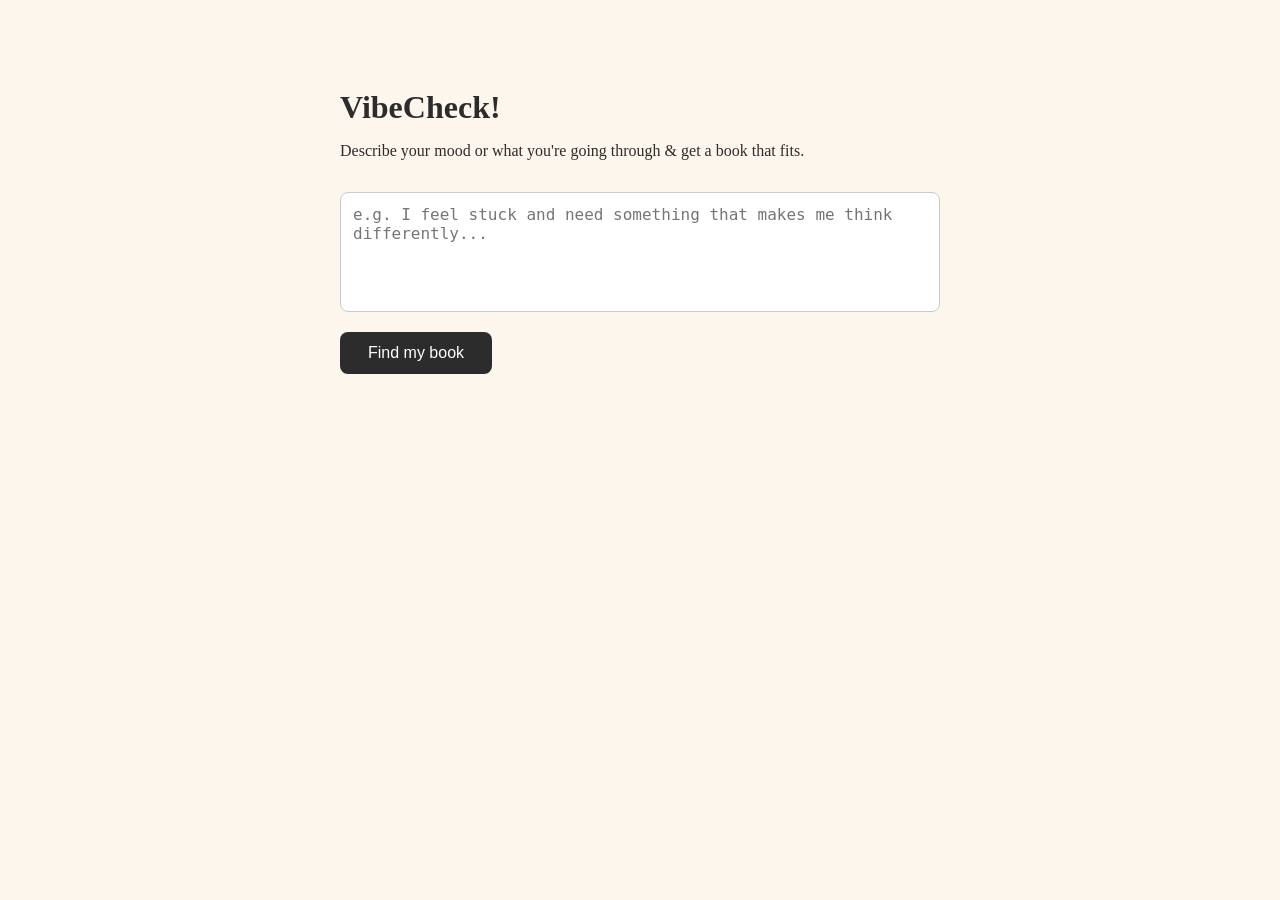
==== index.html @ 9333d27b "Initial commit: mood-based book recommender" ====
<!DOCTYPE html>
<html lang="en">
<head>
  <meta charset="UTF-8" />
  <title>VibeCheck</title>
  <link rel="stylesheet" href="style.css" />
</head>
<body>
  <div class="container">
    <h1> VibeCheck! </h1>
    <p>Describe your mood or what you're going through & get a book that fits.</p>
    <textarea id="mood" placeholder="e.g. I feel stuck and need something that makes me think differently..."></textarea>
    <button onclick="getRecommendation()">Find my book</button>
    <div id="result"></div>
    <div id="history"></div>
  </div>
  
  <script src="script.js"></script>
</body>
</html>
---- style.css ----
body {
  font-family: Georgia, serif;
  background: #fdf6ec;
  color: #2c2c2c;
  display: flex;
  justify-content: center;
  padding: 60px 20px;
}
.container {
  max-width: 600px;
  width: 100%;
}
h1 { font-size: 2rem; margin-bottom: 8px; }
textarea {
  width: 100%;
  height: 120px;
  margin: 16px 0;
  padding: 12px;
  font-size: 1rem;
  border: 1px solid #ccc;
  border-radius: 8px;
  background: #fff;
  resize: none;
  box-sizing: border-box;
}
button {
  background: #2c2c2c;
  color: white;
  padding: 12px 28px;
  border: none;
  border-radius: 8px;
  font-size: 1rem;
  cursor: pointer;
}
button:hover { background: #444; }
.book-card {
  margin-top: 32px;
  padding: 24px;
  background: white;
  border-radius: 12px;
  border: 1px solid #e0d6c8;
}
.book-card h2 { margin: 0 0 4px; font-size: 1.4rem; }
.author { color: #888; margin: 0 0 16px; }
.why { line-height: 1.7; }
.firstline { font-style: italic; color: #555; border-left: 3px solid #ccc; padding-left: 12px; margin-top: 16px; }

.book-card {
  display: flex;
  gap: 24px;
  align-items: flex-start;
  margin-top: 32px;
  padding: 24px;
  background: white;
  border-radius: 12px;
  border: 1px solid #e0d6c8;
}
.cover {
  width: 120px;
  border-radius: 6px;
  box-shadow: 2px 4px 12px rgba(0,0,0,0.15);
  flex-shrink: 0;
}
.book-info { flex: 1; }
.book-info h2 { margin: 0 0 4px; font-size: 1.4rem; }
.author { color: #888; margin: 0 0 16px; }
.why { line-height: 1.7; }
.firstline {
  font-style: italic;
  color: #555;
  border-left: 3px solid #ccc;
  padding-left: 12px;
  margin-top: 16px;
}
.more-link {
  display: inline-block;
  margin-top: 16px;
  color: #2c2c2c;
  font-weight: bold;
  text-decoration: none;
  border-bottom: 2px solid #2c2c2c;
}
.more-link:hover { color: #666; border-color: #666; }

.history-title {
  margin-top: 48px;
  font-size: 1.3rem;
  border-top: 1px solid #e0d6c8;
  padding-top: 32px;
}
.history-card {
  display: flex;
  gap: 16px;
  align-items: flex-start;
  padding: 16px;
  background: white;
  border-radius: 10px;
  border: 1px solid #e0d6c8;
  margin-bottom: 12px;
  position: relative;
}
.history-cover {
  width: 60px;
  border-radius: 4px;
  flex-shrink: 0;
}
.history-info { flex: 1; }
.history-info h3 { margin: 0 0 2px; font-size: 1rem; }
.history-mood {
  font-style: italic;
  color: #888;
  font-size: 0.85rem;
  margin: 0 0 4px;
}
.history-date {
  font-size: 0.8rem;
  color: #bbb;
  margin: 4px 0;
}
.delete-btn {
  background: none;
  border: none;
  color: #ccc;
  cursor: pointer;
  font-size: 0.9rem;
  padding: 0;
  position: absolute;
  top: 12px;
  right: 12px;
}
.delete-btn:hover { color: #999; }
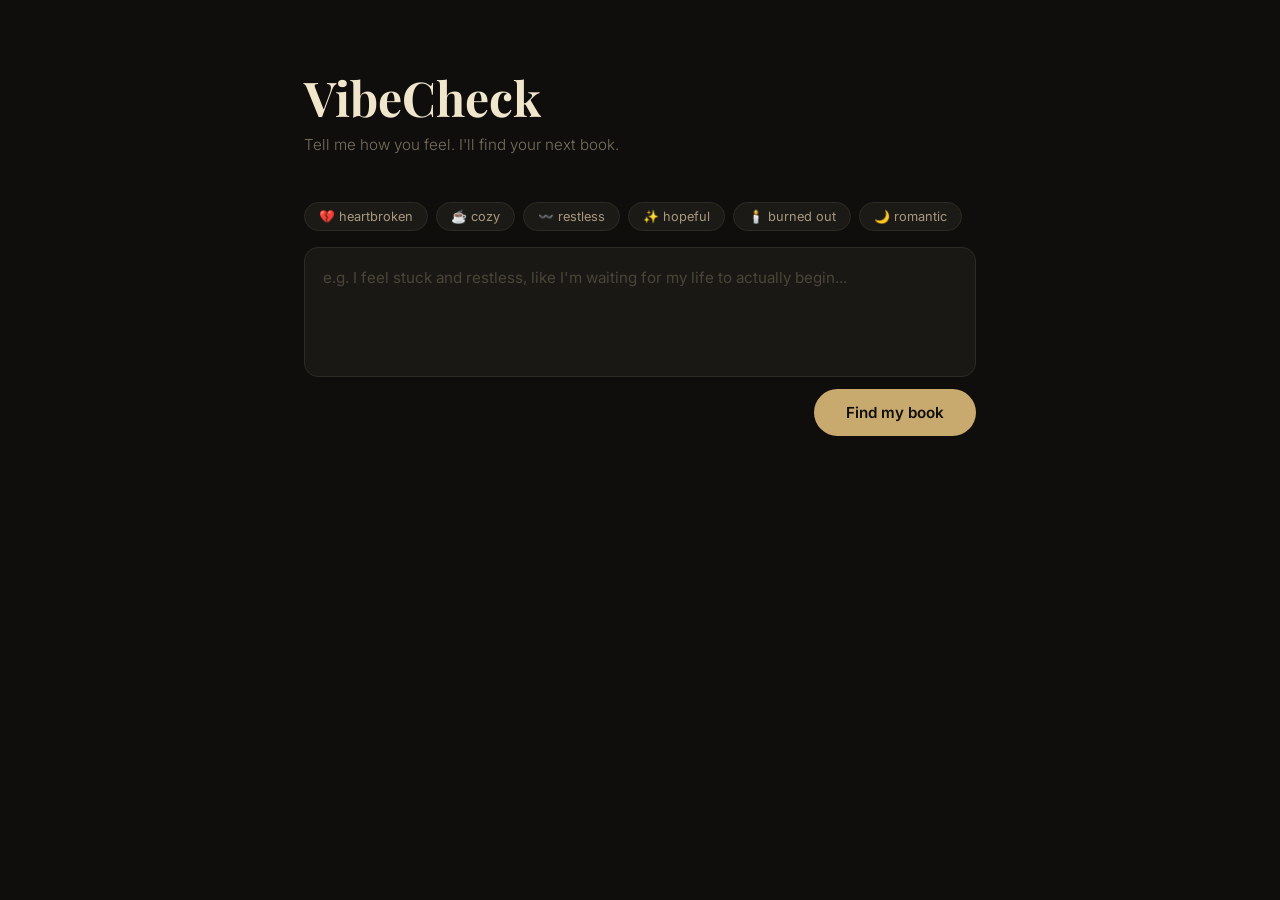
==== commit 62836ebd: "Redesign UI: dark mode, gold accents, mood chips" ====
--- a/index.html
+++ b/index.html
@@ -2,19 +2,40 @@
 <html lang="en">
 <head>
   <meta charset="UTF-8" />
+  <meta name="viewport" content="width=device-width, initial-scale=1.0" />
   <title>VibeCheck</title>
+  <link href="https://fonts.googleapis.com/css2?family=Playfair+Display:ital,wght@0,400;0,700;1,400&family=Inter:wght@300;400;500&display=swap" rel="stylesheet">
   <link rel="stylesheet" href="style.css" />
 </head>
 <body>
-  <div class="container">
-    <h1> VibeCheck! </h1>
-    <p>Describe your mood or what you're going through & get a book that fits.</p>
-    <textarea id="mood" placeholder="e.g. I feel stuck and need something that makes me think differently..."></textarea>
-    <button onclick="getRecommendation()">Find my book</button>
-    <div id="result"></div>
-    <div id="history"></div>
+  <div class="page">
+
+    <header>
+      <h1>VibeCheck</h1>
+      <p class="tagline">Tell me how you feel. I'll find your next book.</p>
+    </header>
+
+    <main>
+        <div class="mood-chips">
+  <span class="chip" onclick="setMood('heartbroken')">💔 heartbroken</span>
+  <span class="chip" onclick="setMood('cozy & content')">☕ cozy</span>
+  <span class="chip" onclick="setMood('restless and can\'t sit still')">〰️ restless</span>
+  <span class="chip" onclick="setMood('hopeful but scared')">✨ hopeful</span>
+  <span class="chip" onclick="setMood('burned out and exhausted')">🕯️ burned out</span>
+  <span class="chip" onclick="setMood('romantic and dreamy')">🌙 romantic</span>
+</div>
+      <div class="input-section">
+        <textarea id="mood" placeholder="e.g. I feel stuck and restless, like I'm waiting for my life to actually begin..."></textarea>
+        <button onclick="getRecommendation()">
+          <span id="btn-text">Find my book</span>
+        </button>
+      </div>
+
+      <div id="result"></div>
+      <div id="history"></div>
+    </main>
+
   </div>
-  
   <script src="script.js"></script>
 </body>
 </html>
--- a/style.css
+++ b/style.css
@@ -1,131 +1,276 @@
+*, *::before, *::after { box-sizing: border-box; margin: 0; padding: 0; }
+
 body {
-  font-family: Georgia, serif;
-  background: #fdf6ec;
-  color: #2c2c2c;
-  display: flex;
-  justify-content: center;
-  padding: 60px 20px;
-}
-.container {
-  max-width: 600px;
-  width: 100%;
-}
-h1 { font-size: 2rem; margin-bottom: 8px; }
+  font-family: 'Inter', sans-serif;
+  background: #0f0e0c;
+  color: #e8dfc8;
+  min-height: 100vh;
+}
+
+.page {
+  max-width: 720px;
+  margin: 0 auto;
+  padding: 70px 24px 100px;
+}
+
+/* Header */
+header {
+  margin-bottom: 48px;
+}
+
+header h1 {
+  font-family: 'Playfair Display', serif;
+  font-size: 3rem;
+  font-weight: 700;
+  line-height: 1.15;
+  color: #f0e6cc;
+  margin-bottom: 10px;
+}
+
+.tagline {
+  color: #7a7060;
+  font-size: 0.95rem;
+  font-weight: 300;
+}
+
+/* Mood chips */
+.mood-chips {
+  display: flex;
+  flex-wrap: wrap;
+  gap: 8px;
+  margin-bottom: 16px;
+}
+
+.chip {
+  background: #1c1a16;
+  border: 1px solid #2e2b24;
+  color: #a89880;
+  padding: 6px 14px;
+  border-radius: 100px;
+  font-size: 0.8rem;
+  cursor: pointer;
+  transition: all 0.2s;
+}
+
+.chip:hover {
+  background: #c8a96e;
+  color: #0f0e0c;
+  border-color: #c8a96e;
+}
+
+/* Input */
+.input-section {
+  display: flex;
+  flex-direction: column;
+  gap: 12px;
+}
+
 textarea {
   width: 100%;
-  height: 120px;
-  margin: 16px 0;
-  padding: 12px;
-  font-size: 1rem;
-  border: 1px solid #ccc;
-  border-radius: 8px;
-  background: #fff;
+  height: 130px;
+  padding: 18px;
+  font-family: 'Inter', sans-serif;
+  font-size: 0.95rem;
+  line-height: 1.6;
+  border: 1px solid #2e2b24;
+  border-radius: 14px;
+  background: #1a1814;
   resize: none;
-  box-sizing: border-box;
-}
+  color: #e8dfc8;
+  transition: border-color 0.2s;
+}
+
+textarea::placeholder { color: #4a4538; }
+
+textarea:focus {
+  outline: none;
+  border-color: #c8a96e;
+}
+
 button {
-  background: #2c2c2c;
-  color: white;
-  padding: 12px 28px;
+  align-self: flex-end;
+  background: #c8a96e;
+  color: #0f0e0c;
+  padding: 14px 32px;
   border: none;
-  border-radius: 8px;
-  font-size: 1rem;
+  border-radius: 100px;
+  font-family: 'Inter', sans-serif;
+  font-size: 0.95rem;
+  font-weight: 600;
   cursor: pointer;
-}
-button:hover { background: #444; }
-.book-card {
-  margin-top: 32px;
-  padding: 24px;
-  background: white;
-  border-radius: 12px;
-  border: 1px solid #e0d6c8;
-}
-.book-card h2 { margin: 0 0 4px; font-size: 1.4rem; }
-.author { color: #888; margin: 0 0 16px; }
-.why { line-height: 1.7; }
-.firstline { font-style: italic; color: #555; border-left: 3px solid #ccc; padding-left: 12px; margin-top: 16px; }
+  transition: background 0.2s, transform 0.1s;
+}
+
+button:hover { background: #d4b87a; }
+button:active { transform: scale(0.98); }
+button:disabled { background: #4a4030; color: #7a6a50; cursor: not-allowed; }
+
+/* Result card */
+#result { margin-top: 40px; }
 
 .book-card {
   display: flex;
   gap: 24px;
   align-items: flex-start;
-  margin-top: 32px;
-  padding: 24px;
-  background: white;
-  border-radius: 12px;
-  border: 1px solid #e0d6c8;
-}
+  padding: 28px;
+  background: #1a1814;
+  border-radius: 16px;
+  border: 1px solid #2e2b24;
+  box-shadow: 0 8px 40px rgba(0,0,0,0.4);
+  animation: fadeUp 0.4s ease;
+}
+
+@keyframes fadeUp {
+  from { opacity: 0; transform: translateY(12px); }
+  to { opacity: 1; transform: translateY(0); }
+}
+
 .cover {
-  width: 120px;
-  border-radius: 6px;
-  box-shadow: 2px 4px 12px rgba(0,0,0,0.15);
+  width: 110px;
+  border-radius: 8px;
+  box-shadow: 4px 8px 24px rgba(0,0,0,0.5);
   flex-shrink: 0;
 }
+
 .book-info { flex: 1; }
-.book-info h2 { margin: 0 0 4px; font-size: 1.4rem; }
-.author { color: #888; margin: 0 0 16px; }
-.why { line-height: 1.7; }
+
+.book-info h2 {
+  font-family: 'Playfair Display', serif;
+  font-size: 1.5rem;
+  color: #f0e6cc;
+  margin-bottom: 4px;
+  line-height: 1.3;
+}
+
+.author {
+  color: #7a7060;
+  font-size: 0.85rem;
+  margin-bottom: 16px;
+}
+
+.why {
+  font-size: 0.9rem;
+  line-height: 1.75;
+  color: #a89880;
+  margin-bottom: 16px;
+}
+
 .firstline {
+  font-family: 'Playfair Display', serif;
   font-style: italic;
-  color: #555;
-  border-left: 3px solid #ccc;
-  padding-left: 12px;
-  margin-top: 16px;
-}
+  color: #7a7060;
+  font-size: 0.88rem;
+  border-left: 2px solid #2e2b24;
+  padding-left: 14px;
+  margin-bottom: 20px;
+  line-height: 1.6;
+}
+
 .more-link {
   display: inline-block;
-  margin-top: 16px;
-  color: #2c2c2c;
-  font-weight: bold;
+  color: #c8a96e;
+  font-size: 0.85rem;
+  font-weight: 500;
   text-decoration: none;
-  border-bottom: 2px solid #2c2c2c;
-}
-.more-link:hover { color: #666; border-color: #666; }
-
+  border-bottom: 1px solid #c8a96e;
+  padding-bottom: 1px;
+  transition: opacity 0.2s;
+}
+
+.more-link:hover { opacity: 0.6; }
+
+/* Loading */
+.loading {
+  text-align: center;
+  color: #4a4538;
+  font-size: 0.9rem;
+  padding: 40px 0;
+  animation: pulse 1.5s ease-in-out infinite;
+}
+
+@keyframes pulse {
+  0%, 100% { opacity: 1; }
+  50% { opacity: 0.3; }
+}
+
+/* History */
 .history-title {
-  margin-top: 48px;
-  font-size: 1.3rem;
-  border-top: 1px solid #e0d6c8;
-  padding-top: 32px;
-}
+  font-family: 'Playfair Display', serif;
+  font-size: 1.1rem;
+  color: #7a7060;
+  margin: 56px 0 20px;
+  padding-top: 40px;
+  border-top: 1px solid #2e2b24;
+}
+
 .history-card {
   display: flex;
   gap: 16px;
   align-items: flex-start;
   padding: 16px;
-  background: white;
-  border-radius: 10px;
-  border: 1px solid #e0d6c8;
-  margin-bottom: 12px;
+  background: #1a1814;
+  border-radius: 12px;
+  border: 1px solid #2e2b24;
+  margin-bottom: 10px;
   position: relative;
-}
+  transition: border-color 0.2s;
+}
+
+.history-card:hover { border-color: #3e3828; }
+
 .history-cover {
-  width: 60px;
+  width: 48px;
   border-radius: 4px;
+  box-shadow: 2px 3px 10px rgba(0,0,0,0.4);
   flex-shrink: 0;
 }
+
 .history-info { flex: 1; }
-.history-info h3 { margin: 0 0 2px; font-size: 1rem; }
+
+.history-info h3 {
+  font-family: 'Playfair Display', serif;
+  font-size: 0.9rem;
+  color: #e8dfc8;
+  margin-bottom: 3px;
+}
+
 .history-mood {
   font-style: italic;
-  color: #888;
-  font-size: 0.85rem;
-  margin: 0 0 4px;
-}
+  color: #4a4538;
+  font-size: 0.78rem;
+  margin-bottom: 4px;
+  line-height: 1.4;
+  display: -webkit-box;
+  -webkit-line-clamp: 2;
+  -webkit-box-orient: vertical;
+  overflow: hidden;
+}
+
 .history-date {
-  font-size: 0.8rem;
-  color: #bbb;
-  margin: 4px 0;
-}
+  font-size: 0.72rem;
+  color: #3a3528;
+  margin-top: 4px;
+}
+
 .delete-btn {
   background: none;
   border: none;
-  color: #ccc;
+  color: #3a3528;
   cursor: pointer;
-  font-size: 0.9rem;
+  font-size: 0.8rem;
+  position: absolute;
+  top: 14px;
+  right: 14px;
   padding: 0;
-  position: absolute;
-  top: 12px;
-  right: 12px;
-}
-.delete-btn:hover { color: #999; }+  transition: color 0.2s;
+}
+
+.delete-btn:hover { color: #7a7060; background: none; }
+
+/* Mobile */
+@media (max-width: 500px) {
+  header h1 { font-size: 2.2rem; }
+  .book-card { flex-direction: column; }
+  .cover { width: 80px; }
+  button { align-self: stretch; text-align: center; }
+}
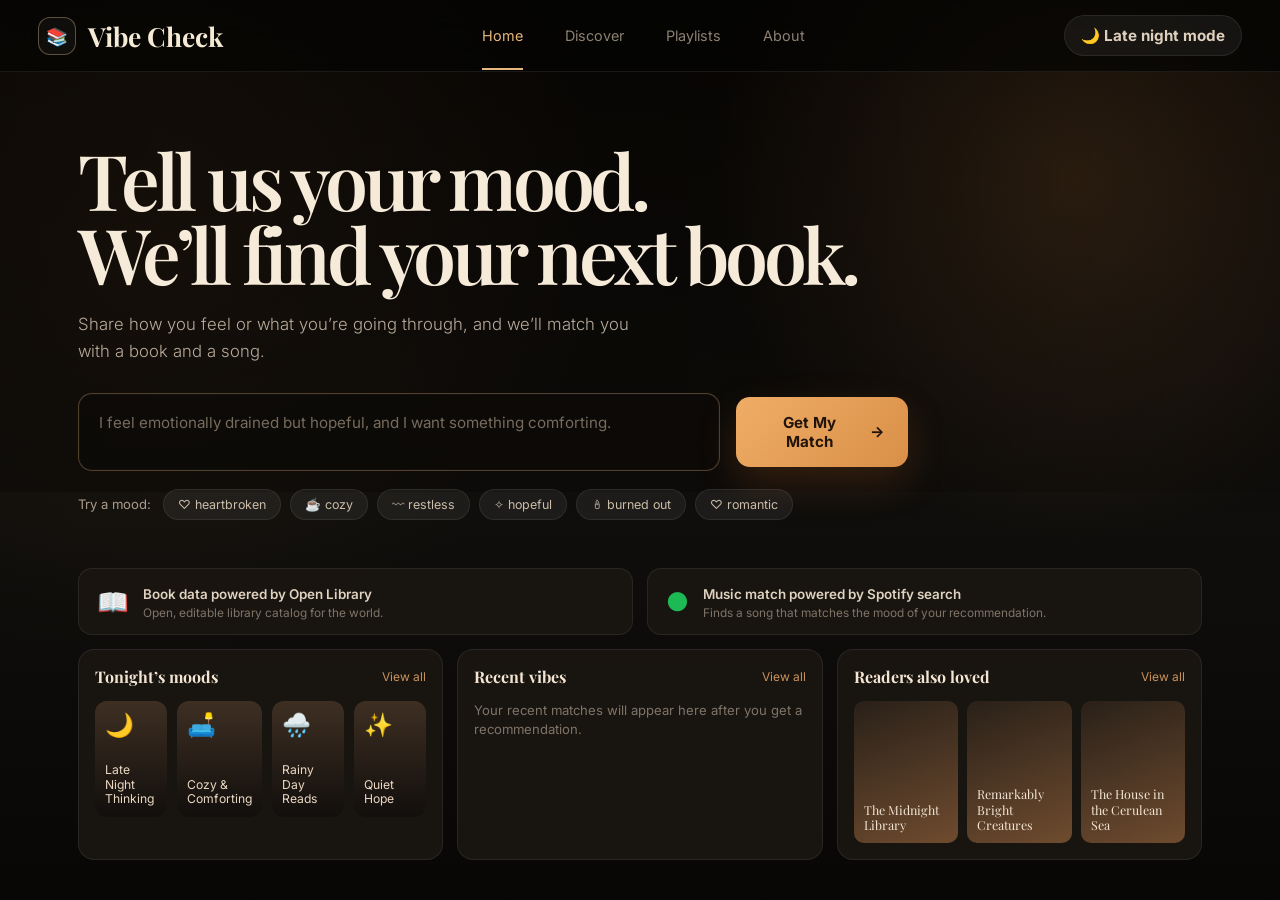
==== commit ad8827d7: "Polished UI, added ratings,moods,recents.." ====
--- a/index.html
+++ b/index.html
@@ -3,39 +3,137 @@
 <head>
   <meta charset="UTF-8" />
   <meta name="viewport" content="width=device-width, initial-scale=1.0" />
-  <title>VibeCheck</title>
-  <link href="https://fonts.googleapis.com/css2?family=Playfair+Display:ital,wght@0,400;0,700;1,400&family=Inter:wght@300;400;500&display=swap" rel="stylesheet">
+  <title>Vibe Check</title>
+
+  <link href="https://fonts.googleapis.com/css2?family=Playfair+Display:ital,wght@0,400;0,600;0,700;1,400&family=Inter:wght@300;400;500;600;700&display=swap" rel="stylesheet">
   <link rel="stylesheet" href="style.css" />
 </head>
+
 <body>
-  <div class="page">
+  <div class="app-shell">
 
-    <header>
-      <h1>VibeCheck</h1>
-      <p class="tagline">Tell me how you feel. I'll find your next book.</p>
-    </header>
+    <nav class="navbar">
+      <div class="brand">
+        <div class="brand-icon">📚</div>
+        <span>Vibe Check</span>
+      </div>
+
+      <div class="nav-links">
+        <a class="active">Home</a>
+        <a>Discover</a>
+        <a>Playlists</a>
+        <a>About</a>
+      </div>
+
+      <button class="mode-pill" type="button">🌙 Late night mode</button>
+    </nav>
 
     <main>
-        <div class="mood-chips">
-  <span class="chip" onclick="setMood('heartbroken')">💔 heartbroken</span>
-  <span class="chip" onclick="setMood('cozy & content')">☕ cozy</span>
-  <span class="chip" onclick="setMood('restless and can\'t sit still')">〰️ restless</span>
-  <span class="chip" onclick="setMood('hopeful but scared')">✨ hopeful</span>
-  <span class="chip" onclick="setMood('burned out and exhausted')">🕯️ burned out</span>
-  <span class="chip" onclick="setMood('romantic and dreamy')">🌙 romantic</span>
-</div>
-      <div class="input-section">
-        <textarea id="mood" placeholder="e.g. I feel stuck and restless, like I'm waiting for my life to actually begin..."></textarea>
-        <button onclick="getRecommendation()">
-          <span id="btn-text">Find my book</span>
-        </button>
-      </div>
+      <section class="hero">
+        <div class="hero-content">
+          <h1>Tell us your mood.<br>We’ll find your next book.</h1>
+
+          <p class="tagline">
+            Share how you feel or what you’re going through, and we’ll match you with a book and a song.
+          </p>
+
+          <div class="input-section">
+            <textarea id="mood" placeholder="I feel emotionally drained but hopeful, and I want something comforting."></textarea>
+
+            <button onclick="getRecommendation()" class="match-btn" type="button">
+              <span id="btn-text">Get My Match</span>
+              <span>→</span>
+            </button>
+          </div>
+
+          <div class="try-row">
+            <span>Try a mood:</span>
+
+            <div class="mood-chips">
+              <span class="chip" onclick="setMood('heartbroken')">♡ heartbroken</span>
+              <span class="chip" onclick="setMood('cozy & content')">☕ cozy</span>
+              <span class="chip" onclick="setMood('restless and can\'t sit still')">〰 restless</span>
+              <span class="chip" onclick="setMood('hopeful but scared')">✧ hopeful</span>
+              <span class="chip" onclick="setMood('burned out and exhausted')">🕯 burned out</span>
+              <span class="chip" onclick="setMood('romantic and dreamy')">♡ romantic</span>
+            </div>
+          </div>
+        </div>
+      </section>
 
       <div id="result"></div>
-      <div id="history"></div>
+
+      <section class="source-row">
+        <div class="source-card">
+          <div class="source-icon">📖</div>
+          <div>
+            <strong>Book data powered by Open Library</strong>
+            <p>Open, editable library catalog for the world.</p>
+          </div>
+        </div>
+
+        <div class="source-card">
+          <div class="source-icon spotify-dot">●</div>
+          <div>
+            <strong>Music match powered by Spotify search</strong>
+            <p>Finds a song that matches the mood of your recommendation.</p>
+          </div>
+        </div>
+      </section>
+
+      <section class="dashboard-row">
+        <div class="mini-panel">
+          <div class="panel-header">
+            <h2>Tonight’s moods</h2>
+            <span>View all</span>
+          </div>
+
+          <div class="mood-gallery">
+            <div>
+              <span class="mood-art">🌙</span>
+              <p>Late Night Thinking</p>
+            </div>
+            <div>
+              <span class="mood-art">🛋️</span>
+              <p>Cozy & Comforting</p>
+            </div>
+            <div>
+              <span class="mood-art">🌧️</span>
+              <p>Rainy Day Reads</p>
+            </div>
+            <div>
+              <span class="mood-art">✨</span>
+              <p>Quiet Hope</p>
+            </div>
+          </div>
+        </div>
+
+        <div class="mini-panel">
+          <div class="panel-header">
+            <h2>Recent vibes</h2>
+            <span>View all</span>
+          </div>
+
+          <div id="history" class="recent-list"></div>
+        </div>
+
+        <div class="mini-panel">
+          <div class="panel-header">
+            <h2>Readers also loved</h2>
+            <span>View all</span>
+          </div>
+
+          <div class="book-strip">
+            <div>The Midnight Library</div>
+            <div>Remarkably Bright Creatures</div>
+            <div>The House in the Cerulean Sea</div>
+          </div>
+        </div>
+      </section>
     </main>
 
   </div>
+
   <script src="script.js"></script>
 </body>
 </html>
--- a/style.css
+++ b/style.css
@@ -1,276 +1,733 @@
-*, *::before, *::after { box-sizing: border-box; margin: 0; padding: 0; }
+*,
+*::before,
+*::after {
+  box-sizing: border-box;
+  margin: 0;
+  padding: 0;
+}
 
 body {
   font-family: 'Inter', sans-serif;
-  background: #0f0e0c;
+  background:
+    radial-gradient(circle at 84% 20%, rgba(201, 129, 66, 0.2), transparent 28%),
+    radial-gradient(circle at 12% 24%, rgba(111, 73, 38, 0.18), transparent 34%),
+    linear-gradient(180deg, #080604 0%, #0f0e0c 58%, #080706 100%);
   color: #e8dfc8;
   min-height: 100vh;
 }
 
-.page {
-  max-width: 720px;
+body::before {
+  content: "";
+  position: fixed;
+  inset: 72px 0 auto 0;
+  height: 420px;
+  pointer-events: none;
+  background:
+    linear-gradient(90deg, rgba(8, 6, 4, 0.96) 0%, rgba(8, 6, 4, 0.82) 52%, rgba(8, 6, 4, 0.25) 100%),
+    url("https://images.unsplash.com/photo-1507842217343-583bb7270b66?auto=format&fit=crop&w=1800&q=80");
+  background-size: cover;
+  background-position: center;
+  opacity: 0.42;
+  z-index: -1;
+}
+
+.app-shell {
+  min-height: 100vh;
+}
+
+/* Navbar */
+
+.navbar {
+  height: 72px;
+  padding: 0 38px;
+  display: flex;
+  align-items: center;
+  justify-content: space-between;
+  border-bottom: 1px solid rgba(255, 255, 255, 0.08);
+  background: rgba(5, 4, 3, 0.76);
+  backdrop-filter: blur(18px);
+  position: sticky;
+  top: 0;
+  z-index: 10;
+}
+
+.brand {
+  display: flex;
+  align-items: center;
+  gap: 12px;
+  font-family: 'Playfair Display', serif;
+  font-size: 1.65rem;
+  font-weight: 700;
+  color: #f5ead5;
+}
+
+.brand-icon {
+  width: 38px;
+  height: 38px;
+  border: 1px solid rgba(240, 198, 144, 0.36);
+  border-radius: 12px;
+  display: grid;
+  place-items: center;
+  background: rgba(255, 255, 255, 0.04);
+  font-size: 1.1rem;
+}
+
+.nav-links {
+  display: flex;
+  gap: 42px;
+  font-size: 0.9rem;
+  color: #8d8171;
+}
+
+.nav-links a {
+  cursor: pointer;
+  text-decoration: none;
+}
+
+.nav-links .active {
+  color: #e6b77c;
+  position: relative;
+}
+
+.nav-links .active::after {
+  content: "";
+  position: absolute;
+  left: 0;
+  right: 0;
+  bottom: -26px;
+  height: 2px;
+  background: #e6b77c;
+}
+
+.mode-pill {
+  background: rgba(255, 255, 255, 0.06);
+  border: 1px solid rgba(255, 255, 255, 0.08);
+  color: #dfd0bd;
+  border-radius: 999px;
+  padding: 10px 16px;
+  min-height: auto;
+  box-shadow: none;
+}
+
+/* Hero */
+
+.hero {
+  max-width: 1180px;
   margin: 0 auto;
-  padding: 70px 24px 100px;
-}
-
-/* Header */
-header {
-  margin-bottom: 48px;
-}
-
-header h1 {
+  padding: 70px 28px 22px;
+  min-height: 360px;
+}
+
+.hero-content {
+  max-width: 830px;
+}
+
+.hero h1 {
   font-family: 'Playfair Display', serif;
-  font-size: 3rem;
+  font-size: clamp(3rem, 6vw, 5.35rem);
+  line-height: 0.97;
+  letter-spacing: -0.055em;
+  color: #f6ead9;
+  margin-bottom: 20px;
+  font-weight: 600;
+}
+
+.tagline {
+  color: #b8ab9b;
+  font-size: 1.05rem;
+  line-height: 1.6;
+  max-width: 580px;
+  font-weight: 300;
+}
+
+/* Input */
+
+.input-section {
+  display: grid;
+  grid-template-columns: minmax(0, 1fr) 172px;
+  gap: 16px;
+  align-items: center;
+  margin-top: 28px;
+}
+
+textarea {
+  width: 100%;
+  height: 78px;
+  padding: 18px 20px;
+  font-family: 'Inter', sans-serif;
+  font-size: 0.95rem;
+  line-height: 1.5;
+  border: 1px solid rgba(239, 190, 132, 0.3);
+  border-radius: 14px;
+  background: rgba(13, 10, 8, 0.82);
+  resize: none;
+  color: #f2e7d7;
+  box-shadow: inset 0 0 0 1px rgba(255, 255, 255, 0.02);
+}
+
+textarea::placeholder {
+  color: #776b5d;
+}
+
+textarea:focus {
+  outline: none;
+  border-color: #e6a15d;
+}
+
+button {
+  background: linear-gradient(135deg, #f0ad66, #d98f47);
+  color: #21140b;
+  padding: 16px 24px;
+  border: none;
+  border-radius: 14px;
+  font-family: 'Inter', sans-serif;
+  font-size: 0.95rem;
   font-weight: 700;
-  line-height: 1.15;
-  color: #f0e6cc;
-  margin-bottom: 10px;
-}
-
-.tagline {
-  color: #7a7060;
-  font-size: 0.95rem;
-  font-weight: 300;
-}
-
-/* Mood chips */
+  cursor: pointer;
+  min-height: 58px;
+  box-shadow: 0 16px 38px rgba(195, 105, 40, 0.22);
+  transition: transform 0.15s, opacity 0.2s;
+}
+
+button:hover {
+  opacity: 0.92;
+}
+
+button:active {
+  transform: scale(0.98);
+}
+
+button:disabled {
+  background: #4a4030;
+  color: #7a6a50;
+  cursor: not-allowed;
+}
+
+.match-btn {
+  display: flex;
+  align-items: center;
+  justify-content: center;
+  gap: 12px;
+}
+
+.try-row {
+  display: flex;
+  align-items: center;
+  gap: 12px;
+  margin-top: 18px;
+  color: #a99b8b;
+  font-size: 0.82rem;
+}
+
 .mood-chips {
   display: flex;
   flex-wrap: wrap;
-  gap: 8px;
-  margin-bottom: 16px;
+  gap: 9px;
+  margin: 0;
 }
 
 .chip {
-  background: #1c1a16;
-  border: 1px solid #2e2b24;
-  color: #a89880;
-  padding: 6px 14px;
-  border-radius: 100px;
-  font-size: 0.8rem;
+  background: rgba(255, 255, 255, 0.06);
+  border: 1px solid rgba(255, 255, 255, 0.08);
+  color: #cbbdaa;
+  padding: 7px 14px;
+  border-radius: 999px;
+  font-size: 0.78rem;
   cursor: pointer;
   transition: all 0.2s;
 }
 
 .chip:hover {
-  background: #c8a96e;
-  color: #0f0e0c;
-  border-color: #c8a96e;
-}
-
-/* Input */
-.input-section {
-  display: flex;
-  flex-direction: column;
+  background: rgba(230, 161, 93, 0.18);
+  color: #f6d2a8;
+  border-color: rgba(230, 161, 93, 0.45);
+}
+
+/* Results */
+
+#result {
+  max-width: 1180px;
+  margin: 26px auto 0;
+  padding: 0 28px;
+}
+
+.matches-grid {
+  display: grid;
+  grid-template-columns: 1.05fr 0.95fr;
+  gap: 14px;
+  animation: fadeUp 0.4s ease;
+}
+
+.match-card {
+  background:
+    linear-gradient(180deg, rgba(33, 27, 21, 0.96), rgba(22, 18, 15, 0.96));
+  border: 1px solid rgba(255, 255, 255, 0.08);
+  border-radius: 18px;
+  padding: 18px;
+  box-shadow: 0 18px 60px rgba(0, 0, 0, 0.42);
+}
+
+.card-label {
+  font-family: 'Playfair Display', serif;
+  font-size: 1.05rem;
+  color: #f1dfc9;
+  margin-bottom: 14px;
+}
+
+.book-layout,
+.song-layout {
+  display: grid;
+  grid-template-columns: 150px 1fr;
+  gap: 24px;
+}
+
+.cover {
+  width: 150px;
+  height: 220px;
+  object-fit: cover;
+  border-radius: 10px;
+  box-shadow: 0 14px 35px rgba(0, 0, 0, 0.55);
+}
+
+.book-info h2,
+.song-info h2 {
+  font-family: 'Playfair Display', serif;
+  font-size: 1.85rem;
+  font-weight: 400;
+  line-height: 1.15;
+  color: #f7ead9;
+  margin-bottom: 5px;
+}
+
+.author {
+  color: #b7a693;
+  font-size: 0.9rem;
+  margin-bottom: 12px;
+}
+
+.book-meta {
+  display: flex;
   gap: 12px;
-}
-
-textarea {
-  width: 100%;
-  height: 130px;
-  padding: 18px;
-  font-family: 'Inter', sans-serif;
-  font-size: 0.95rem;
-  line-height: 1.6;
-  border: 1px solid #2e2b24;
-  border-radius: 14px;
-  background: #1a1814;
-  resize: none;
-  color: #e8dfc8;
-  transition: border-color 0.2s;
-}
-
-textarea::placeholder { color: #4a4538; }
-
-textarea:focus {
-  outline: none;
-  border-color: #c8a96e;
-}
-
-button {
-  align-self: flex-end;
-  background: #c8a96e;
-  color: #0f0e0c;
-  padding: 14px 32px;
-  border: none;
-  border-radius: 100px;
-  font-family: 'Inter', sans-serif;
-  font-size: 0.95rem;
-  font-weight: 600;
-  cursor: pointer;
-  transition: background 0.2s, transform 0.1s;
-}
-
-button:hover { background: #d4b87a; }
-button:active { transform: scale(0.98); }
-button:disabled { background: #4a4030; color: #7a6a50; cursor: not-allowed; }
-
-/* Result card */
-#result { margin-top: 40px; }
-
-.book-card {
-  display: flex;
-  gap: 24px;
-  align-items: flex-start;
-  padding: 28px;
-  background: #1a1814;
-  border-radius: 16px;
-  border: 1px solid #2e2b24;
-  box-shadow: 0 8px 40px rgba(0,0,0,0.4);
-  animation: fadeUp 0.4s ease;
-}
-
-@keyframes fadeUp {
-  from { opacity: 0; transform: translateY(12px); }
-  to { opacity: 1; transform: translateY(0); }
-}
-
-.cover {
-  width: 110px;
-  border-radius: 8px;
-  box-shadow: 4px 8px 24px rgba(0,0,0,0.5);
-  flex-shrink: 0;
-}
-
-.book-info { flex: 1; }
-
-.book-info h2 {
-  font-family: 'Playfair Display', serif;
-  font-size: 1.5rem;
-  color: #f0e6cc;
-  margin-bottom: 4px;
-  line-height: 1.3;
-}
-
-.author {
-  color: #7a7060;
-  font-size: 0.85rem;
+  flex-wrap: wrap;
+  color: #e2a45f;
+  font-size: 0.78rem;
   margin-bottom: 16px;
 }
 
 .why {
-  font-size: 0.9rem;
-  line-height: 1.75;
-  color: #a89880;
-  margin-bottom: 16px;
+  font-size: 0.92rem;
+  line-height: 1.65;
+  color: #c9bbaa;
+  margin-bottom: 14px;
 }
 
 .firstline {
   font-family: 'Playfair Display', serif;
   font-style: italic;
-  color: #7a7060;
-  font-size: 0.88rem;
-  border-left: 2px solid #2e2b24;
+  color: #8e8172;
+  font-size: 0.9rem;
+  border-left: 2px solid rgba(230, 161, 93, 0.32);
   padding-left: 14px;
-  margin-bottom: 20px;
-  line-height: 1.6;
-}
-
-.more-link {
+  margin-bottom: 18px;
+  line-height: 1.55;
+}
+
+.card-actions {
+  display: flex;
+  justify-content: space-between;
+  gap: 14px;
+  align-items: center;
+}
+
+.outline-btn,
+.spotify-btn {
   display: inline-block;
-  color: #c8a96e;
-  font-size: 0.85rem;
+  border: 1px solid rgba(255, 255, 255, 0.14);
+  color: #f0dec9;
+  background: rgba(255, 255, 255, 0.04);
+  padding: 10px 16px;
+  border-radius: 9px;
+  text-decoration: none;
+  font-size: 0.82rem;
+}
+
+.ghost-btn {
+  background: transparent;
+  color: #d7a06a;
+  box-shadow: none;
+  padding: 0;
+  min-height: auto;
+  font-size: 0.8rem;
+}
+
+.album-art {
+  width: 150px;
+  height: 150px;
+  border-radius: 12px;
+  display: grid;
+  place-items: center;
+  font-size: 3rem;
+  color: rgba(255, 255, 255, 0.65);
+  background:
+    linear-gradient(160deg, rgba(148, 132, 111, 0.5), rgba(38, 35, 32, 0.95)),
+    radial-gradient(circle at 30% 20%, rgba(244, 178, 104, 0.45), transparent 36%);
+  box-shadow: 0 14px 35px rgba(0, 0, 0, 0.45);
+}
+
+.song-reason {
+  font-size: 0.92rem;
+  color: #c9bbaa;
+  line-height: 1.65;
+  margin: 18px 0;
+}
+
+.fake-player {
+  display: grid;
+  grid-template-columns: 42px auto 1fr auto;
+  gap: 10px;
+  align-items: center;
+  color: #9f9283;
+  font-size: 0.78rem;
+  margin-bottom: 18px;
+}
+
+.fake-player button {
+  width: 42px;
+  height: 42px;
+  min-height: 42px;
+  padding: 0;
+  border-radius: 50%;
+}
+
+.player-line {
+  height: 4px;
+  background: rgba(255, 255, 255, 0.12);
+  border-radius: 999px;
+}
+
+.spotify-btn {
+  border-color: rgba(30, 215, 96, 0.35);
+  color: #dfffe9;
+}
+
+/* Source cards */
+
+.source-row {
+  max-width: 1180px;
+  margin: 10px auto 0;
+  padding: 0 28px;
+  display: grid;
+  grid-template-columns: 1fr 1fr;
+  gap: 14px;
+}
+
+.source-card {
+  background: rgba(27, 22, 18, 0.88);
+  border: 1px solid rgba(255, 255, 255, 0.075);
+  border-radius: 14px;
+  padding: 14px 18px;
+  display: flex;
+  align-items: center;
+  gap: 14px;
+}
+
+.source-icon {
+  font-size: 1.6rem;
+  color: #dca060;
+}
+
+.spotify-dot {
+  color: #1db954;
+}
+
+.source-card strong {
+  color: #dfd2bf;
+  font-size: 0.84rem;
+  font-weight: 600;
+}
+
+.source-card p {
+  color: #7f7468;
+  font-size: 0.74rem;
+  margin-top: 3px;
+}
+
+/* Bottom dashboard */
+
+.dashboard-row {
+  max-width: 1180px;
+  margin: 14px auto 80px;
+  padding: 0 28px;
+  display: grid;
+  grid-template-columns: 1fr 1fr 1fr;
+  gap: 14px;
+}
+
+.mini-panel {
+  background: rgba(27, 22, 18, 0.92);
+  border: 1px solid rgba(255, 255, 255, 0.08);
+  border-radius: 16px;
+  padding: 16px;
+  min-height: 190px;
+}
+
+.panel-header {
+  display: flex;
+  justify-content: space-between;
+  align-items: center;
+  margin-bottom: 14px;
+}
+
+.panel-header h2 {
+  font-family: 'Playfair Display', serif;
+  font-size: 1rem;
+  color: #f3e5d2;
+}
+
+.panel-header span {
+  color: #c9935c;
+  font-size: 0.75rem;
+}
+
+.mood-gallery {
+  display: grid;
+  grid-template-columns: repeat(4, 1fr);
+  gap: 10px;
+}
+
+.mood-gallery div {
+  min-height: 116px;
+  border-radius: 12px;
+  padding: 10px;
+  background:
+    linear-gradient(180deg, rgba(89, 66, 48, 0.58), rgba(17, 14, 12, 0.95));
+  display: flex;
+  flex-direction: column;
+  justify-content: space-between;
+}
+
+.mood-art {
+  font-size: 1.45rem;
+}
+
+.mood-gallery p {
+  color: #ead8c2;
+  font-size: 0.76rem;
+  line-height: 1.2;
+}
+
+.recent-list {
+  display: flex;
+  flex-direction: column;
+}
+
+.recent-list:empty::before {
+  content: "Your recent matches will appear here after you get a recommendation.";
+  color: #7f7468;
+  font-size: 0.82rem;
+  line-height: 1.5;
+}
+
+.history-card {
+  display: grid;
+  grid-template-columns: 42px 1fr auto;
+  gap: 10px;
+  align-items: start;
+  padding: 9px 0;
+  border-bottom: 1px solid rgba(255, 255, 255, 0.06);
+}
+
+.history-cover {
+  width: 42px;
+  height: 58px;
+  object-fit: cover;
+  border-radius: 5px;
+}
+
+.history-info h3 {
+  font-family: 'Inter', sans-serif;
+  font-size: 0.78rem;
+  color: #dfd0bd;
   font-weight: 500;
-  text-decoration: none;
-  border-bottom: 1px solid #c8a96e;
-  padding-bottom: 1px;
-  transition: opacity 0.2s;
-}
-
-.more-link:hover { opacity: 0.6; }
-
-/* Loading */
-.loading {
-  text-align: center;
-  color: #4a4538;
-  font-size: 0.9rem;
-  padding: 40px 0;
-  animation: pulse 1.5s ease-in-out infinite;
-}
-
-@keyframes pulse {
-  0%, 100% { opacity: 1; }
-  50% { opacity: 0.3; }
-}
-
-/* History */
-.history-title {
-  font-family: 'Playfair Display', serif;
-  font-size: 1.1rem;
-  color: #7a7060;
-  margin: 56px 0 20px;
-  padding-top: 40px;
-  border-top: 1px solid #2e2b24;
-}
-
-.history-card {
-  display: flex;
-  gap: 16px;
-  align-items: flex-start;
-  padding: 16px;
-  background: #1a1814;
-  border-radius: 12px;
-  border: 1px solid #2e2b24;
-  margin-bottom: 10px;
-  position: relative;
-  transition: border-color 0.2s;
-}
-
-.history-card:hover { border-color: #3e3828; }
-
-.history-cover {
-  width: 48px;
-  border-radius: 4px;
-  box-shadow: 2px 3px 10px rgba(0,0,0,0.4);
-  flex-shrink: 0;
-}
-
-.history-info { flex: 1; }
-
-.history-info h3 {
-  font-family: 'Playfair Display', serif;
-  font-size: 0.9rem;
-  color: #e8dfc8;
   margin-bottom: 3px;
 }
 
 .history-mood {
-  font-style: italic;
-  color: #4a4538;
-  font-size: 0.78rem;
-  margin-bottom: 4px;
-  line-height: 1.4;
+  color: #8f8376;
+  font-size: 0.72rem;
+  line-height: 1.35;
   display: -webkit-box;
-  -webkit-line-clamp: 2;
+  -webkit-line-clamp: 1;
   -webkit-box-orient: vertical;
   overflow: hidden;
 }
 
-.history-date {
-  font-size: 0.72rem;
-  color: #3a3528;
-  margin-top: 4px;
+.history-date,
+.history-info .author,
+.history-info .more-link {
+  display: none;
 }
 
 .delete-btn {
   background: none;
   border: none;
-  color: #3a3528;
+  box-shadow: none;
+  min-height: auto;
+  color: #695f54;
   cursor: pointer;
   font-size: 0.8rem;
-  position: absolute;
-  top: 14px;
-  right: 14px;
   padding: 0;
-  transition: color 0.2s;
-}
-
-.delete-btn:hover { color: #7a7060; background: none; }
+}
+
+.delete-btn:hover {
+  color: #b89d80;
+}
+
+.book-strip {
+  display: grid;
+  grid-template-columns: repeat(3, 1fr);
+  gap: 9px;
+}
+
+.book-strip div {
+  min-height: 142px;
+  border-radius: 10px;
+  background:
+    linear-gradient(160deg, rgba(42, 33, 25, 0.96), rgba(118, 80, 49, 0.92));
+  color: #f2e5d5;
+  font-family: 'Playfair Display', serif;
+  font-size: 0.78rem;
+  line-height: 1.25;
+  padding: 10px;
+  display: flex;
+  align-items: flex-end;
+}
+
+/* Loading */
+
+.loading {
+  text-align: center;
+  color: #7f7468;
+  font-size: 0.9rem;
+  padding: 34px 0;
+  animation: pulse 1.5s ease-in-out infinite;
+}
+
+.error-message {
+  max-width: 1180px;
+  margin: 0 auto;
+  color: #bda996;
+  background: rgba(27, 22, 18, 0.92);
+  border: 1px solid rgba(255, 255, 255, 0.08);
+  border-radius: 16px;
+  padding: 22px;
+}
+
+@keyframes pulse {
+  0%, 100% {
+    opacity: 1;
+  }
+
+  50% {
+    opacity: 0.35;
+  }
+}
+
+@keyframes fadeUp {
+  from {
+    opacity: 0;
+    transform: translateY(12px);
+  }
+
+  to {
+    opacity: 1;
+    transform: translateY(0);
+  }
+}
 
 /* Mobile */
-@media (max-width: 500px) {
-  header h1 { font-size: 2.2rem; }
-  .book-card { flex-direction: column; }
-  .cover { width: 80px; }
-  button { align-self: stretch; text-align: center; }
+
+@media (max-width: 900px) {
+  .navbar {
+    padding: 0 20px;
+  }
+
+  .nav-links {
+    display: none;
+  }
+
+  .input-section,
+  .matches-grid,
+  .source-row,
+  .dashboard-row {
+    grid-template-columns: 1fr;
+  }
+
+  .book-layout,
+  .song-layout {
+    grid-template-columns: 110px 1fr;
+  }
+
+  .cover {
+    width: 110px;
+    height: 165px;
+  }
+
+  .album-art {
+    width: 110px;
+    height: 110px;
+  }
+
+  .hero {
+    padding-top: 46px;
+  }
+
+  .try-row {
+    align-items: flex-start;
+    flex-direction: column;
+  }
+}
+
+@media (max-width: 560px) {
+  .brand {
+    font-size: 1.35rem;
+  }
+
+  .mode-pill {
+    display: none;
+  }
+
+  .hero {
+    padding-left: 20px;
+    padding-right: 20px;
+  }
+
+  #result,
+  .source-row,
+  .dashboard-row {
+    padding-left: 20px;
+    padding-right: 20px;
+  }
+
+  .book-layout,
+  .song-layout {
+    grid-template-columns: 1fr;
+  }
+
+  .cover,
+  .album-art {
+    width: 125px;
+  }
+
+  .cover {
+    height: 185px;
+  }
+
+  .dashboard-row {
+    display: none;
+  }
+
+  .source-row {
+    display: none;
+  }
 }
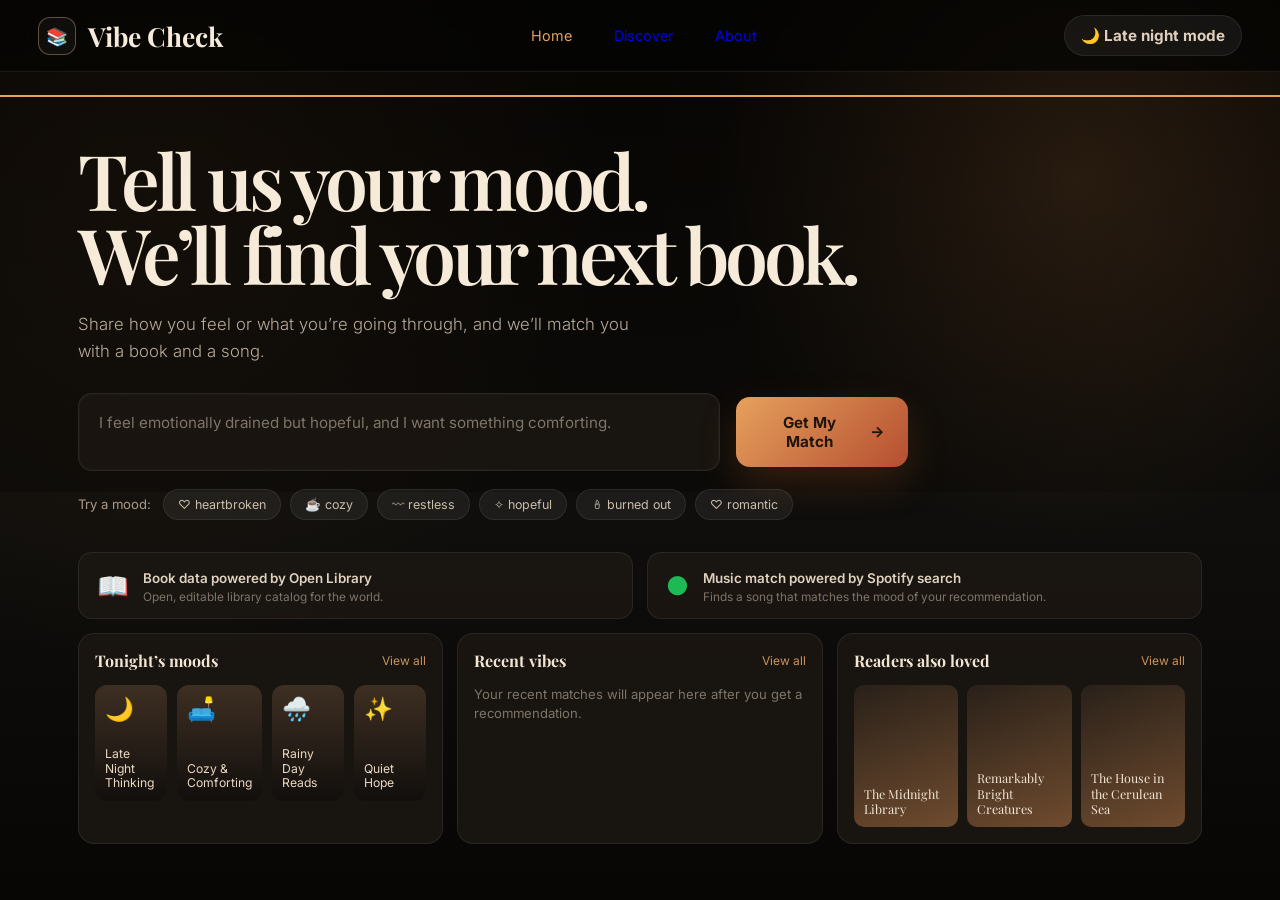
==== commit 85992bfc: "Add day/night mode toggle with CSS variable theming" ====
--- a/index.html
+++ b/index.html
@@ -18,14 +18,15 @@
         <span>Vibe Check</span>
       </div>
 
-      <div class="nav-links">
-        <a class="active">Home</a>
-        <a>Discover</a>
-        <a>Playlists</a>
-        <a>About</a>
-      </div>
+  <div class="nav-links">
+  <a href="index.html" class="active">Home</a>
+  <a href="discover.html">Discover</a>
+  <a href="about.html">About</a>
+  </div>
 
-      <button class="mode-pill" type="button">🌙 Late night mode</button>
+<button class="mode-pill" id="mode-toggle" onclick="toggleMode()" type="button">
+  <span id="mode-icon">🌙</span> <span id="mode-text">Late night mode</span>
+</button>
     </nav>
 
     <main>
@@ -40,8 +41,7 @@
           <div class="input-section">
             <textarea id="mood" placeholder="I feel emotionally drained but hopeful, and I want something comforting."></textarea>
 
-            <button onclick="getRecommendation()" class="match-btn" type="button">
-              <span id="btn-text">Get My Match</span>
+        <button onclick="getRecommendation(); return false;" class="match-btn" type="button">              <span id="btn-text">Get My Match</span>
               <span>→</span>
             </button>
           </div>
@@ -61,7 +61,6 @@
         </div>
       </section>
 
-      <div id="result"></div>
 
       <section class="source-row">
         <div class="source-card">
@@ -130,10 +129,13 @@
           </div>
         </div>
       </section>
+      <div id="result"></div>
+
     </main>
 
   </div>
 
   <script src="script.js"></script>
+  <script src="theme.js"></script>
 </body>
 </html>
--- a/style.css
+++ b/style.css
@@ -5,15 +5,43 @@
   margin: 0;
   padding: 0;
 }
+:root {
+  --bg-main: #080604;
+  --bg-mid: #0f0e0c;
+  --bg-card: rgba(27, 22, 18, 0.92);
+  --text-primary: #e8dfc8;
+  --text-heading: #f6ead9;
+  --text-muted: #b8ab9b;
+  --text-faint: #7f7468;
+  --border-color: rgba(255, 255, 255, 0.08);
+  --accent: #e6a15d;
+  --hero-overlay: rgba(8, 6, 4, 0.96);
+  --hero-overlay-2: rgba(8, 6, 4, 0.25);
+}
+
+body.day-mode {
+  --bg-main: #fdf6ec;
+  --bg-mid: #faeed9;
+  --bg-card: rgba(255, 252, 246, 0.94);
+  --text-primary: #3d2f22;
+  --text-heading: #2b2015;
+  --text-muted: #7a6650;
+  --text-faint: #9c8a73;
+  --border-color: rgba(61, 47, 34, 0.1);
+  --accent: #c75e3c;
+  --hero-overlay: rgba(253, 246, 236, 0.88);
+  --hero-overlay-2: rgba(253, 246, 236, 0.35);
+}
 
 body {
   font-family: 'Inter', sans-serif;
   background:
     radial-gradient(circle at 84% 20%, rgba(201, 129, 66, 0.2), transparent 28%),
     radial-gradient(circle at 12% 24%, rgba(111, 73, 38, 0.18), transparent 34%),
-    linear-gradient(180deg, #080604 0%, #0f0e0c 58%, #080706 100%);
-  color: #e8dfc8;
+    linear-gradient(180deg, var(--bg-main) 0%, var(--bg-mid) 58%, var(--bg-main) 100%);
+  color: var(--text-primary);
   min-height: 100vh;
+  transition: background 0.4s ease, color 0.4s ease;
 }
 
 body::before {
@@ -23,14 +51,23 @@
   height: 420px;
   pointer-events: none;
   background:
-    linear-gradient(90deg, rgba(8, 6, 4, 0.96) 0%, rgba(8, 6, 4, 0.82) 52%, rgba(8, 6, 4, 0.25) 100%),
+    linear-gradient(90deg, var(--hero-overlay) 0%, var(--hero-overlay) 52%, var(--hero-overlay-2) 100%),
     url("https://images.unsplash.com/photo-1507842217343-583bb7270b66?auto=format&fit=crop&w=1800&q=80");
   background-size: cover;
   background-position: center;
   opacity: 0.42;
   z-index: -1;
-}
-
+  transition: opacity 0.4s ease;
+}
+
+body.day-mode::before {
+  background:
+    linear-gradient(90deg, var(--hero-overlay) 0%, var(--hero-overlay) 52%, var(--hero-overlay-2) 100%),
+    url("daytime-bg");
+  background-size: cover;
+  background-position: center;
+  opacity: 0.65;
+}
 .app-shell {
   min-height: 100vh;
 }
@@ -43,7 +80,7 @@
   display: flex;
   align-items: center;
   justify-content: space-between;
-  border-bottom: 1px solid rgba(255, 255, 255, 0.08);
+  border-bottom: 1px solid var(--border-color);
   background: rgba(5, 4, 3, 0.76);
   backdrop-filter: blur(18px);
   position: sticky;
@@ -58,7 +95,7 @@
   font-family: 'Playfair Display', serif;
   font-size: 1.65rem;
   font-weight: 700;
-  color: #f5ead5;
+  color: var(--text-heading);
 }
 
 .brand-icon {
@@ -76,7 +113,7 @@
   display: flex;
   gap: 42px;
   font-size: 0.9rem;
-  color: #8d8171;
+  color: var(--text-faint);
 }
 
 .nav-links a {
@@ -85,10 +122,8 @@
 }
 
 .nav-links .active {
-  color: #e6b77c;
-  position: relative;
-}
-
+  color: var(--accent);
+}
 .nav-links .active::after {
   content: "";
   position: absolute;
@@ -96,12 +131,12 @@
   right: 0;
   bottom: -26px;
   height: 2px;
-  background: #e6b77c;
+  background: var(--accent);
 }
 
 .mode-pill {
   background: rgba(255, 255, 255, 0.06);
-  border: 1px solid rgba(255, 255, 255, 0.08);
+  border: 1px solid var(--border-color);
   color: #dfd0bd;
   border-radius: 999px;
   padding: 10px 16px;
@@ -127,13 +162,13 @@
   font-size: clamp(3rem, 6vw, 5.35rem);
   line-height: 0.97;
   letter-spacing: -0.055em;
-  color: #f6ead9;
+  color: var(--text-heading);
   margin-bottom: 20px;
   font-weight: 600;
 }
 
 .tagline {
-  color: #b8ab9b;
+  color: var(--text-muted);
   font-size: 1.05rem;
   line-height: 1.6;
   max-width: 580px;
@@ -157,16 +192,16 @@
   font-family: 'Inter', sans-serif;
   font-size: 0.95rem;
   line-height: 1.5;
-  border: 1px solid rgba(239, 190, 132, 0.3);
+  border: 1px solid var(--border-color);
   border-radius: 14px;
-  background: rgba(13, 10, 8, 0.82);
+  background: var(--bg-card);
   resize: none;
-  color: #f2e7d7;
+  color: var(--text-primary);
   box-shadow: inset 0 0 0 1px rgba(255, 255, 255, 0.02);
 }
 
 textarea::placeholder {
-  color: #776b5d;
+  color: var(--text-faint);
 }
 
 textarea:focus {
@@ -175,7 +210,7 @@
 }
 
 button {
-  background: linear-gradient(135deg, #f0ad66, #d98f47);
+  background: linear-gradient(135deg, var(--accent), #b54e30);
   color: #21140b;
   padding: 16px 24px;
   border: none;
@@ -228,7 +263,7 @@
 
 .chip {
   background: rgba(255, 255, 255, 0.06);
-  border: 1px solid rgba(255, 255, 255, 0.08);
+  border: 1px solid var(--border-color);
   color: #cbbdaa;
   padding: 7px 14px;
   border-radius: 999px;
@@ -259,18 +294,16 @@
 }
 
 .match-card {
-  background:
-    linear-gradient(180deg, rgba(33, 27, 21, 0.96), rgba(22, 18, 15, 0.96));
-  border: 1px solid rgba(255, 255, 255, 0.08);
+  background: var(--bg-card);
+  border: 1px solid var(--border-color);
   border-radius: 18px;
   padding: 18px;
   box-shadow: 0 18px 60px rgba(0, 0, 0, 0.42);
 }
-
 .card-label {
   font-family: 'Playfair Display', serif;
   font-size: 1.05rem;
-  color: #f1dfc9;
+  color: var(--text-heading);
   margin-bottom: 14px;
 }
 
@@ -422,8 +455,8 @@
 }
 
 .source-card {
-  background: rgba(27, 22, 18, 0.88);
-  border: 1px solid rgba(255, 255, 255, 0.075);
+  background: var(--bg-card);
+  border: 1px solid var(--border-color);
   border-radius: 14px;
   padding: 14px 18px;
   display: flex;
@@ -447,7 +480,7 @@
 }
 
 .source-card p {
-  color: #7f7468;
+  color: var(--text-faint);
   font-size: 0.74rem;
   margin-top: 3px;
 }
@@ -464,8 +497,8 @@
 }
 
 .mini-panel {
-  background: rgba(27, 22, 18, 0.92);
-  border: 1px solid rgba(255, 255, 255, 0.08);
+  background: var(--bg-card);
+  border: 1px solid var(--border-color);
   border-radius: 16px;
   padding: 16px;
   min-height: 190px;
@@ -523,7 +556,7 @@
 
 .recent-list:empty::before {
   content: "Your recent matches will appear here after you get a recommendation.";
-  color: #7f7468;
+  color: var(--text-faint);
   font-size: 0.82rem;
   line-height: 1.5;
 }
@@ -607,7 +640,7 @@
 
 .loading {
   text-align: center;
-  color: #7f7468;
+  color: var(--text-faint);
   font-size: 0.9rem;
   padding: 34px 0;
   animation: pulse 1.5s ease-in-out infinite;
@@ -617,8 +650,8 @@
   max-width: 1180px;
   margin: 0 auto;
   color: #bda996;
-  background: rgba(27, 22, 18, 0.92);
-  border: 1px solid rgba(255, 255, 255, 0.08);
+  background: var(--bg-card);
+  border: 1px solid var(--border-color);
   border-radius: 16px;
   padding: 22px;
 }
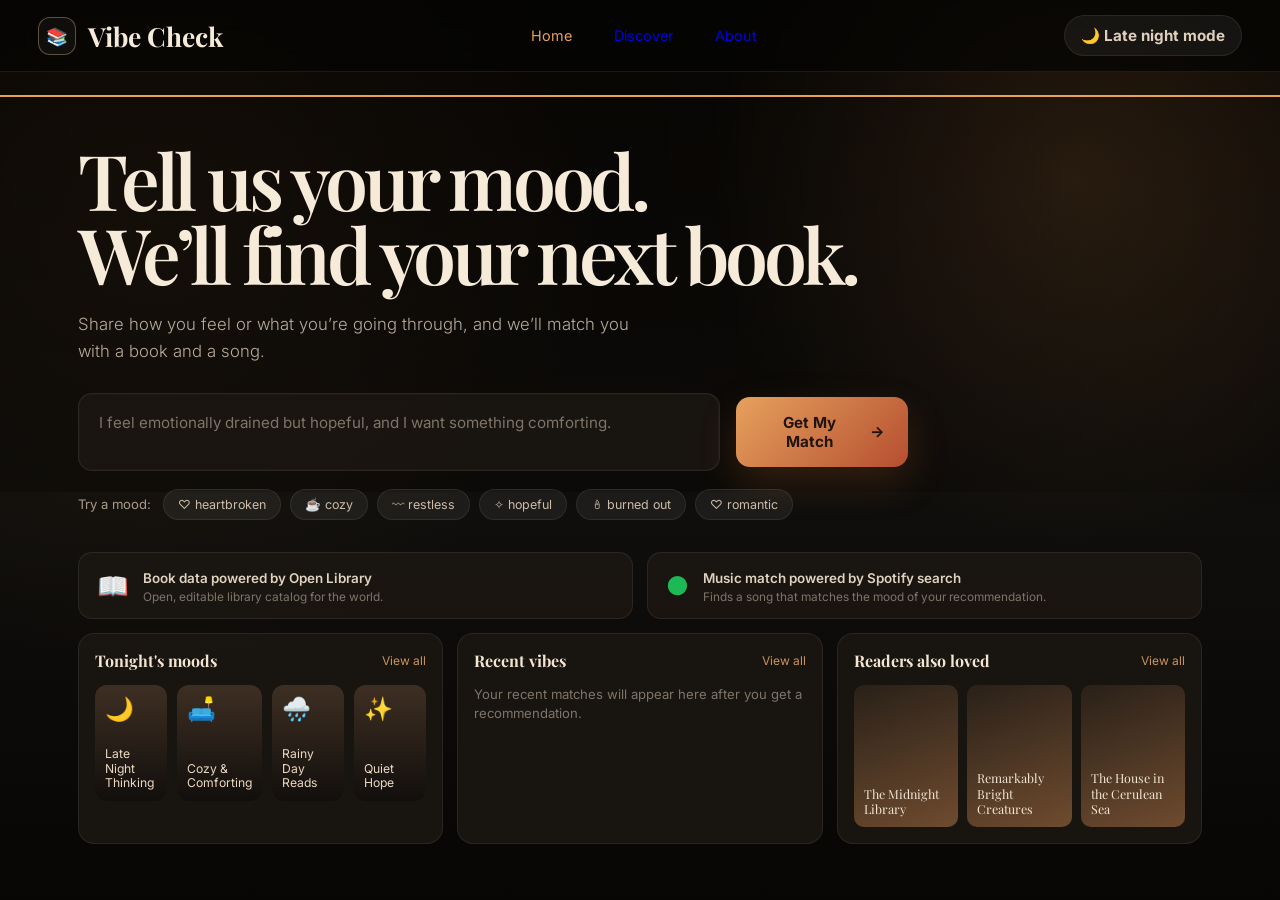
==== commit ee48eba2: "added author's picks page with tags and link to openlibrary" ====
--- a/index.html
+++ b/index.html
@@ -82,10 +82,10 @@
 
       <section class="dashboard-row">
         <div class="mini-panel">
-          <div class="panel-header">
-            <h2>Tonight’s moods</h2>
-            <span>View all</span>
-          </div>
+      <div class="panel-header">
+        <h2>Tonight's moods</h2>
+        <a href="discover.html" style="color: #c9935c; font-size: 0.75rem; text-decoration: none;">View all</a>
+      </div>
 
           <div class="mood-gallery">
             <div>
@@ -117,10 +117,10 @@
         </div>
 
         <div class="mini-panel">
-          <div class="panel-header">
-            <h2>Readers also loved</h2>
-            <span>View all</span>
-          </div>
+    <div class="panel-header">
+      <h2>Readers also loved</h2>
+      <a href="picks.html" style="color: #c9935c; font-size: 0.75rem; text-decoration: none;">View all</a>
+    </div>
 
           <div class="book-strip">
             <div>The Midnight Library</div>
--- a/style.css
+++ b/style.css
@@ -63,7 +63,7 @@
 body.day-mode::before {
   background:
     linear-gradient(90deg, var(--hero-overlay) 0%, var(--hero-overlay) 52%, var(--hero-overlay-2) 100%),
-    url("daytime-bg");
+    url("daytime-bg.png");
   background-size: cover;
   background-position: center;
   opacity: 0.65;
@@ -763,4 +763,30 @@
   .source-row {
     display: none;
   }
-}+}
+
+.album-art-img {
+  width: 150px;
+  height: 150px;
+  object-fit: cover;
+  border-radius: 12px;
+  box-shadow: 0 14px 35px rgba(0, 0, 0, 0.45);
+  flex-shrink: 0;
+}
+
+.curated-badge {
+  display: inline-block;
+  background: rgba(230, 161, 93, 0.15);
+  border: 1px solid rgba(230, 161, 93, 0.4);
+  color: #e6a15d;
+  font-size: 0.7rem;
+  font-weight: 600;
+  letter-spacing: 1px;
+  text-transform: uppercase;
+  padding: 4px 10px;
+  border-radius: 999px;
+  margin-bottom: 8px;
+  display: block;
+  width: fit-content;
+}
+
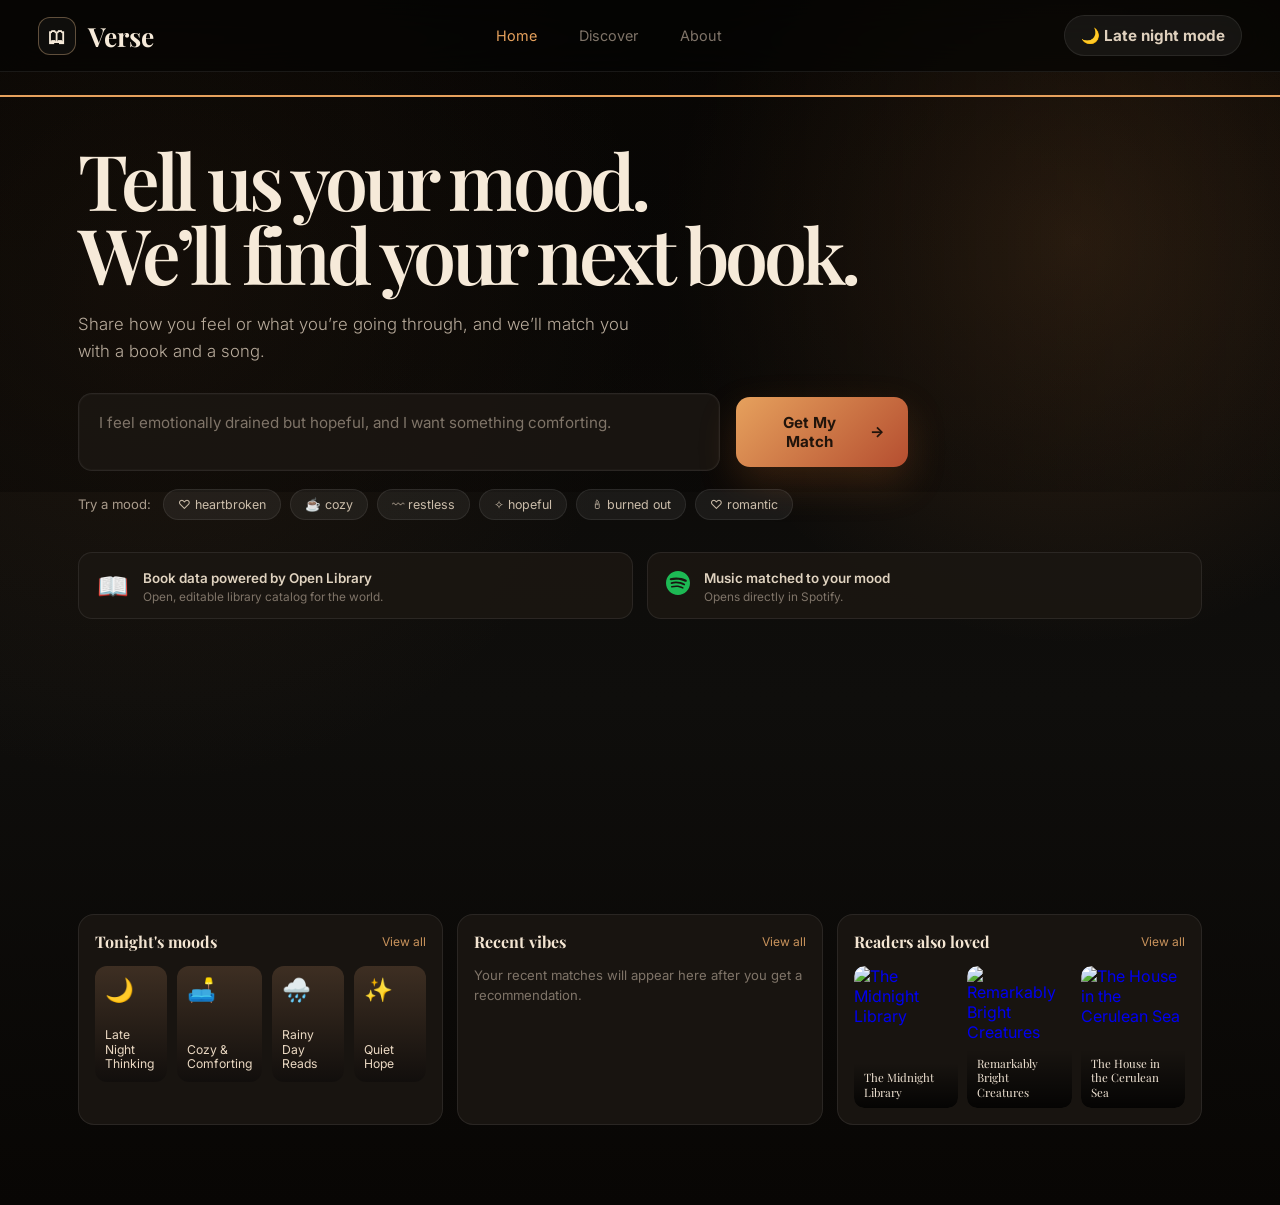
==== commit 8ae44ecb: "Clean up CSS and Discover/About page" ====
--- a/index.html
+++ b/index.html
@@ -3,7 +3,7 @@
 <head>
   <meta charset="UTF-8" />
   <meta name="viewport" content="width=device-width, initial-scale=1.0" />
-  <title>Vibe Check</title>
+  <title>Verse</title>
 
   <link href="https://fonts.googleapis.com/css2?family=Playfair+Display:ital,wght@0,400;0,600;0,700;1,400&family=Inter:wght@300;400;500;600;700&display=swap" rel="stylesheet">
   <link rel="stylesheet" href="style.css" />
@@ -14,8 +14,8 @@
 
     <nav class="navbar">
       <div class="brand">
-        <div class="brand-icon">📚</div>
-        <span>Vibe Check</span>
+        <div class="brand-icon">🕮</div>
+        <span> Verse</span>
       </div>
 
   <div class="nav-links">
@@ -71,12 +71,21 @@
           </div>
         </div>
 
-        <div class="source-card">
-          <div class="source-icon spotify-dot">●</div>
-          <div>
-            <strong>Music match powered by Spotify search</strong>
-            <p>Finds a song that matches the mood of your recommendation.</p>
-          </div>
+<div class="source-card">
+  <div class="source-icon">
+    <svg width="24" height="24" viewBox="0 0 24 24" fill="#1db954" xmlns="http://www.w3.org/2000/svg">
+      <path d="M12 0C5.4 0 0 5.4 0 12s5.4 12 12 12 12-5.4 12-12S18.66 0 12 0zm5.521 17.34c-.24.359-.66.48-1.021.24-2.82-1.74-6.36-2.101-10.561-1.141-.418.122-.779-.179-.899-.539-.12-.421.18-.78.54-.9 4.56-1.021 8.52-.6 11.64 1.32.42.18.479.659.301 1.02zm1.44-3.3c-.301.42-.841.6-1.262.3-3.239-1.98-8.159-2.58-11.939-1.38-.479.12-1.02-.12-1.14-.6-.12-.48.12-1.021.6-1.141C9.6 9.9 15 10.561 18.72 12.84c.361.181.54.78.241 1.2zm.12-3.36C15.24 8.4 8.82 8.16 5.16 9.301c-.6.179-1.2-.181-1.38-.721-.18-.601.18-1.2.72-1.381 4.26-1.26 11.28-1.02 15.721 1.621.539.3.719 1.02.419 1.56-.299.421-1.02.599-1.559.3z"/>
+    </svg>
+  </div>
+  <div>
+    <strong>Music matched to your mood</strong>
+    <p>Opens directly in Spotify.</p>
+  </div>
+</div>
+
+
+
+
         </div>
       </section>
 
@@ -122,11 +131,20 @@
       <a href="picks.html" style="color: #c9935c; font-size: 0.75rem; text-decoration: none;">View all</a>
     </div>
 
-          <div class="book-strip">
-            <div>The Midnight Library</div>
-            <div>Remarkably Bright Creatures</div>
-            <div>The House in the Cerulean Sea</div>
-          </div>
+<div class="book-strip">
+  <a href="https://www.google.com/search?q=The+Midnight+Library+Matt+Haig" target="_blank" class="book-strip-item">
+    <img src="https://covers.openlibrary.org/b/isbn/9780525559474-M.jpg" alt="The Midnight Library" class="book-strip-cover" />
+    <span>The Midnight Library</span>
+  </a>
+<a href="https://www.google.com/search?q=Remarkably+Bright+Creatures+Shelby+Van+Pelt" target="_blank" class="book-strip-item">
+    <img src="https://covers.openlibrary.org/b/isbn/9780063204157-M.jpg" alt="Remarkably Bright Creatures" class="book-strip-cover" />
+    <span>Remarkably Bright Creatures</span>
+  </a>
+<a href="https://www.google.com/search?q=The+House+in+the+Cerulean+Sea+TJ+Klune" target="_blank" class="book-strip-item">
+    <img src="https://covers.openlibrary.org/b/isbn/9781250217318-M.jpg" alt="The House in the Cerulean Sea" class="book-strip-cover" />
+    <span>The House in the Cerulean Sea</span>
+  </a>
+</div>
         </div>
       </section>
       <div id="result"></div>
--- a/style.css
+++ b/style.css
@@ -119,6 +119,7 @@
 .nav-links a {
   cursor: pointer;
   text-decoration: none;
+  color: var(--text-faint);
 }
 
 .nav-links .active {
@@ -620,20 +621,6 @@
   display: grid;
   grid-template-columns: repeat(3, 1fr);
   gap: 9px;
-}
-
-.book-strip div {
-  min-height: 142px;
-  border-radius: 10px;
-  background:
-    linear-gradient(160deg, rgba(42, 33, 25, 0.96), rgba(118, 80, 49, 0.92));
-  color: #f2e5d5;
-  font-family: 'Playfair Display', serif;
-  font-size: 0.78rem;
-  line-height: 1.25;
-  padding: 10px;
-  display: flex;
-  align-items: flex-end;
 }
 
 /* Loading */
@@ -790,3 +777,39 @@
   width: fit-content;
 }
 
+.book-strip {
+  display: grid;
+  grid-template-columns: repeat(3, 1fr);
+  gap: 9px;
+}
+
+.book-strip-item {
+  text-decoration: none;
+  border-radius: 10px;
+  overflow: hidden;
+  position: relative;
+  min-height: 142px;
+  display: block;
+}
+
+.book-strip-cover {
+  width: 100%;
+  height: 142px;
+  object-fit: cover;
+  border-radius: 10px;
+  display: block;
+}
+
+.book-strip-item span {
+  position: absolute;
+  bottom: 0;
+  left: 0;
+  right: 0;
+  padding: 8px 10px;
+  background: linear-gradient(to top, rgba(0,0,0,0.8), transparent);
+  color: #f2e5d5;
+  font-family: 'Playfair Display', serif;
+  font-size: 0.72rem;
+  line-height: 1.25;
+  border-radius: 0 0 10px 10px;
+}
